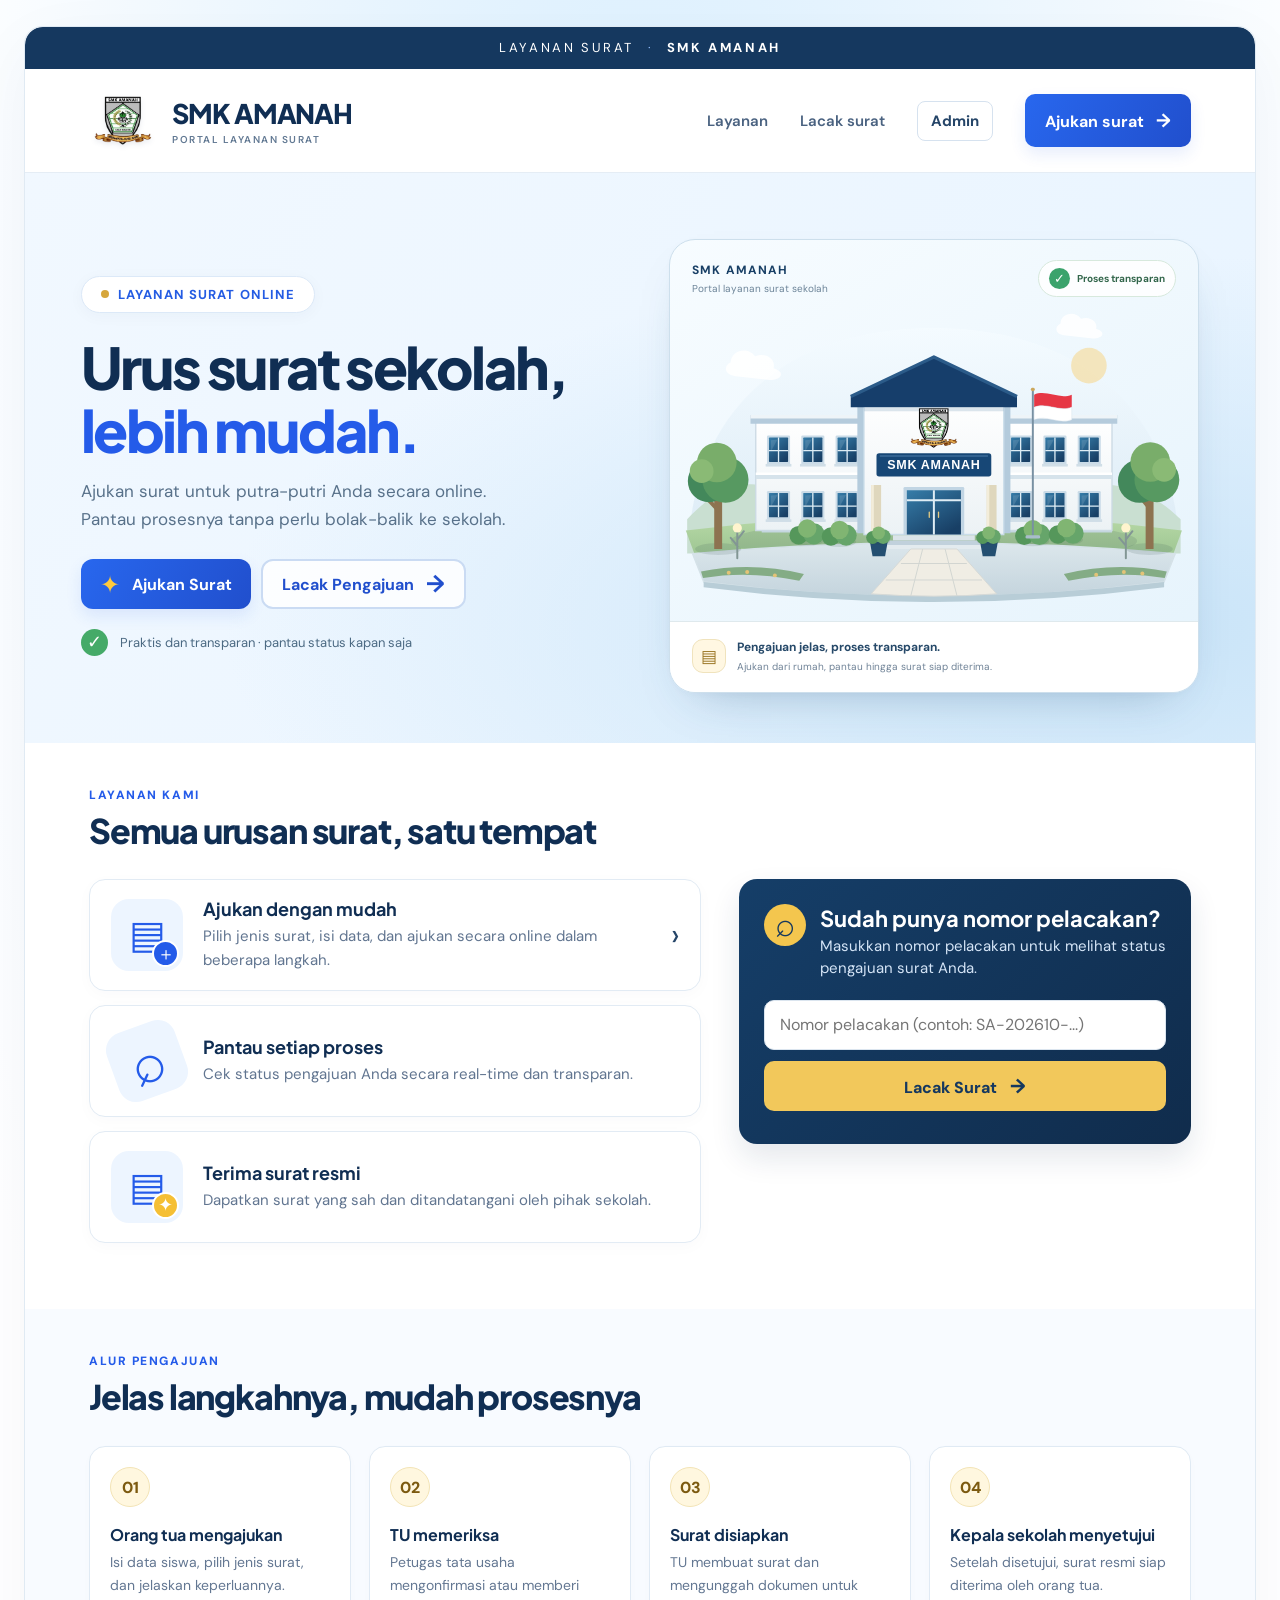
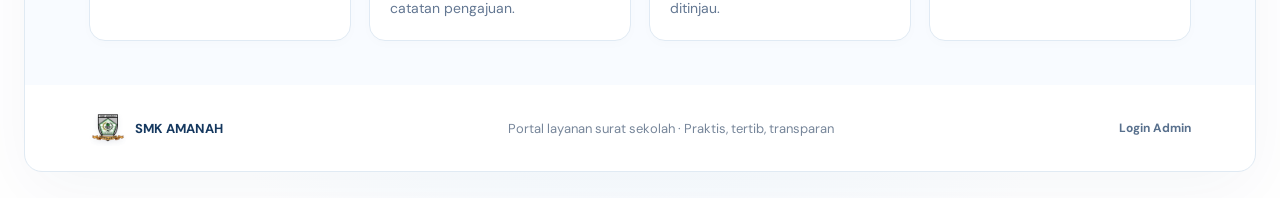
==== wasmer-edge/app/index.html @ 830638f3 "Initial school letter portal with role-based staff accounts" ====
<!doctype html>
<html lang="id">
<head>
  <meta charset="utf-8">
  <meta name="viewport" content="width=device-width, initial-scale=1">
  <meta name="theme-color" content="#eef7ff">
  <meta name="description" content="Ajukan dan lacak surat sekolah SMK Amanah secara online.">
  <title>Layanan Surat — SMK Amanah</title>
  <link rel="preconnect" href="https://fonts.googleapis.com">
  <link rel="preconnect" href="https://fonts.gstatic.com" crossorigin>
  <link href="https://fonts.googleapis.com/css2?family=DM+Sans:wght@400;500;600;700&family=Plus+Jakarta+Sans:wght@500;600;700;800&display=swap" rel="stylesheet">
  <link rel="stylesheet" href="styles.css">
  <link rel="stylesheet" href="desktop.css">
  <link rel="stylesheet" href="motion.css?v=20261020-hover1">
  <link rel="stylesheet" href="branding.css">
  <link rel="stylesheet" href="ui.css">
  <link rel="stylesheet" href="campus.css">
  <link rel="stylesheet" href="home-tracking.css?v=20261022-1">
  <script>try{if(sessionStorage.getItem('amanah_brand_intro_v2'))document.documentElement.classList.add('school-intro-skip');else sessionStorage.setItem('amanah_brand_intro_v2','1')}catch(e){}</script>
  <link rel="stylesheet" href="site-loader.css?v=20261019-2">
  <link rel="preload" as="image" href="assets/logo-smk-amanah.png">
  <script src="site-loader.js?v=20261019-2" defer></script>
</head>
<body>
  <div class="school-intro" aria-hidden="true">
    <div class="school-intro-inner">
      <span class="school-intro-kicker">Selamat datang di</span>
      <div class="school-intro-mark"><img src="assets/logo-smk-amanah.png" alt="" width="202" height="202" loading="eager" fetchpriority="high"></div>
      <p class="school-intro-title">SMK AMANAH</p>
      <p class="school-intro-subtitle">PORTAL LAYANAN SURAT</p>
      <div class="school-intro-track"></div>
      <p class="school-intro-caption">Pelayanan mudah, proses transparan.</p>
    </div>
  </div>
  <div class="site-wrap">
    <div class="ribbon">LAYANAN SURAT <span>·</span> <b>SMK AMANAH</b></div>
    <header class="site-header">
      <a class="brand" href="#beranda" aria-label="SMK Amanah, beranda"><span class="school-logo"><img src="assets/logo-smk-amanah.png" alt="Logo SMK Amanah" width="68" height="64"></span><span class="brand-copy"><b>SMK AMANAH</b><small>PORTAL LAYANAN SURAT</small></span></a>
      <button class="menu-toggle" id="menu-toggle" aria-label="Buka menu" aria-expanded="false"><span></span><span></span><span></span></button>
      <nav class="nav-links" id="nav-links"><a href="#layanan">Layanan</a><a href="#lacak">Lacak surat</a><a class="admin-nav-link" href="admin.html">Admin</a><button class="nav-cta" data-open="apply-dialog">Ajukan surat <span>→</span></button></nav>
    </header>

  <main>
      <section class="hero" id="beranda">
        <div class="hero-copy"><span class="pill"><i></i> LAYANAN SURAT ONLINE</span><h1>Urus surat sekolah,<br><em>lebih mudah.</em></h1><p>Ajukan surat untuk putra-putri Anda secara online. Pantau prosesnya tanpa perlu bolak-balik ke sekolah.</p><div class="hero-actions"><button class="button primary" data-open="apply-dialog"><span class="sparkle">✦</span> Ajukan Surat</button><a class="button secondary" href="#lacak">Lacak Pengajuan <span>→</span></a></div><div class="trust"><span>✓</span> Praktis dan transparan · pantau status kapan saja</div></div>
        <div class="hero-art" aria-label="Ilustrasi kampus SMK Amanah">
          <div class="campus-bar">
            <div class="campus-name"><strong>SMK AMANAH</strong><small>Portal layanan surat sekolah</small></div>
            <div class="status-float"><span aria-hidden="true">✓</span><b>Proses transparan</b></div>
          </div>
          <svg class="school" viewBox="0 0 800 490" role="img" aria-labelledby="campus-title campus-description">
            <title id="campus-title">SMK Amanah dengan halaman sekolah dan bendera merah putih</title>
            <desc id="campus-description">Gedung sekolah dengan pepohonan, taman, tangga, dan jalan masuk yang menyatu dengan halaman.</desc>
            <defs>
              <linearGradient id="campus-sky" x2="0" y2="1"><stop stop-color="#f4fbff"/><stop offset="1" stop-color="#dfedf7"/></linearGradient>
              <linearGradient id="campus-wall" x2="0" y2="1"><stop stop-color="#fff"/><stop offset="1" stop-color="#ecf2f5"/></linearGradient>
              <linearGradient id="campus-glass" x2="0.7" y2="1"><stop stop-color="#367da9"/><stop offset="1" stop-color="#183f65"/></linearGradient>
              <linearGradient id="campus-grass" x2="0" y2="1"><stop stop-color="#b8d9a7"/><stop offset="1" stop-color="#89b783"/></linearGradient>
              <linearGradient id="campus-court" x2="0" y2="1"><stop stop-color="#dce7ec"/><stop offset="1" stop-color="#c4d4dd"/></linearGradient>
              <g id="campus-window"><rect width="35" height="44" rx="2" fill="#cadbe7"/><rect x="3" y="3" width="29" height="37" rx="1" fill="url(#campus-glass)"/><path d="M17.5 3v37M3 23h29" stroke="#deedf5" stroke-width="2"/><path d="m6 7 10-1-10 18z" fill="#fff" opacity=".12"/><path d="M-2 45h39" stroke="#d0dee7" stroke-width="4"/></g>
              <g id="campus-shrub"><ellipse cy="8" rx="25" ry="8" fill="#264e34" opacity=".12"/><circle cx="-13" r="14" fill="#55975b"/><circle cx="10" cy="-2" r="16" fill="#66a56a"/><circle cy="-10" r="14" fill="#80b572"/></g>
            </defs>
            <path d="M32 334C58 148 199 47 400 47s342 103 368 287z" fill="url(#campus-sky)"/>
            <circle cx="635" cy="104" r="27" fill="#f6dda1" opacity=".7"/>
            <g fill="#fff" opacity=".85"><path d="M99 120c-16-2-19-15-7-21 0-18 26-25 37-9 17-7 32 5 28 18 19 6 12 18-6 18z"/><path d="M597 58c-13-2-15-13-5-18 0-15 22-20 31-7 14-5 26 5 23 15 16 5 10 15-5 15z"/></g>
            <path d="M26 337c76-80 120-52 191-28 121-43 222-44 338-3 86-35 158-30 219 31v52H26z" fill="#c9dfd1"/>
            <path d="M24 354Q400 307 776 354l-24 65Q400 460 48 419z" fill="url(#campus-grass)"/>
            <ellipse cx="400" cy="370" rx="308" ry="33" fill="#315350" opacity=".14"/>
            <path d="M34 389Q400 356 766 389l-17 43Q400 477 51 432z" fill="url(#campus-court)" stroke="#d5e2e8" stroke-width="2"/>
            <path d="M51 432Q400 474 749 432v8Q400 485 51 440z" fill="#b8cdd7"/>
            <path d="M139 189h531v168H139z" fill="#c3d5df"/>
            <path d="M130 184h540v170H130z" fill="url(#campus-wall)" stroke="#cbdae4" stroke-width="2"/>
            <path d="M122 179h556v13H122z" fill="#b5cbdc"/>
            <path d="M122 179h556v5H122z" fill="#eef4f8"/>
            <path d="M130 272h540" stroke="#d6e3eb" stroke-width="8"/>
            <path d="M130 268h540" stroke="#fff" stroke-width="4"/>
            <g><use href="#campus-window" x="147" y="210"/><use href="#campus-window" x="199" y="210"/><use href="#campus-window" x="251" y="210"/><use href="#campus-window" x="514" y="210"/><use href="#campus-window" x="566" y="210"/><use href="#campus-window" x="618" y="210"/>
            <use href="#campus-window" x="147" y="294"/><use href="#campus-window" x="199" y="294"/><use href="#campus-window" x="251" y="294"/><use href="#campus-window" x="514" y="294"/><use href="#campus-window" x="566" y="294"/><use href="#campus-window" x="618" y="294"/></g>
            <path d="M284 155h232v203H284z" fill="#b4cbdc"/>
            <path d="M294 151h212v209H294z" fill="url(#campus-wall)" stroke="#c9dce9" stroke-width="2"/>
            <path d="m274 151 126-60 126 60v16H274z" fill="#163e6b"/>
            <path d="m274 151 126-60 126 60" fill="none" stroke="#2b5b89" stroke-width="5" stroke-linejoin="round"/>
            <path d="M294 167h212v6H294z" fill="#9bb4c8" opacity=".35"/>
            <image class="building-logo" href="assets/logo-smk-amanah.png" x="352" y="151" width="96" height="96" preserveAspectRatio="xMidYMid meet"/>
            <rect x="313" y="237" width="174" height="35" rx="4" fill="#174776"/>
            <path d="M318 241h164" stroke="#3b6b98" stroke-width="2"/>
            <text x="400" y="261" text-anchor="middle" fill="#fff" font-family="Arial, sans-serif" font-size="19" font-weight="800" letter-spacing="1">SMK AMANAH</text>
            <path d="M305 285h15v75h-15zm175 0h15v75h-15z" fill="#dfd7bd"/>
            <path d="M305 285h4v75h-4zm175 0h4v75h-4z" fill="#f3edda"/>
            <rect x="354" y="288" width="92" height="73" rx="2" fill="#c1d5e4"/>
            <path d="M359 293h82v67h-82z" fill="url(#campus-glass)"/>
            <path d="M400 293v67M359 308h82" stroke="#dfedf5" stroke-width="3"/>
            <path d="M393 326v8m14-8v8" stroke="#e2c981" stroke-width="2" stroke-linecap="round"/>
            <path d="M338 361h124v8H338z" fill="#dbe4e9"/><path d="M330 369h140v7H330z" fill="#c1d1dc"/><path d="M323 376h154v6H323z" fill="#e3ebef"/>
            <path d="M365 382h70l60 68q-95 7-190 0z" fill="#f0ede4" stroke="#d6d9d6" stroke-width="1.5"/>
            <path d="m383 382-18 71m52-71 18 71m-85-49h100m-123 25h146" stroke="#d2d6d2" stroke-width="1.5"/>
            <g><use href="#campus-shrub" x="208" y="361"/><use href="#campus-shrub" x="257" y="363"/><use href="#campus-shrub" x="550" y="362"/><use href="#campus-shrub" x="601" y="360"/></g>
            <g><path d="M303 371h27l-4 22h-19z" fill="#244f71"/><use href="#campus-shrub" x="316" y="365" transform="translate(95 109) scale(.7)"/><path d="M470 371h27l-4 22h-19z" fill="#244f71"/><use href="#campus-shrub" x="483" y="365" transform="translate(145 109) scale(.7)"/></g>
            <g><ellipse cx="73" cy="382" rx="35" ry="9" fill="#315350" opacity=".14"/><path d="M67 288h12v94H67z" fill="#8d7350"/><path d="m73 323-19-20m19 8 17-21" stroke="#8d7350" stroke-width="6" stroke-linecap="round"/><circle cx="59" cy="279" r="32" fill="#43885b"/><circle cx="84" cy="277" r="35" fill="#579961"/><circle cx="71" cy="251" r="30" fill="#79ad6a"/><circle cx="48" cy="264" r="18" fill="#8aba75"/>
            <ellipse cx="727" cy="382" rx="35" ry="9" fill="#315350" opacity=".14"/><path d="M721 288h12v94h-12z" fill="#8d7350"/><path d="m727 320-16-19m16 10 18-20" stroke="#8d7350" stroke-width="6" stroke-linecap="round"/><circle cx="712" cy="279" r="33" fill="#43885b"/><circle cx="738" cy="277" r="34" fill="#579961"/><circle cx="728" cy="250" r="30" fill="#79ad6a"/><circle cx="749" cy="262" r="18" fill="#8aba75"/></g>
            <g class="indonesia-flag" aria-label="Bendera Indonesia merah putih"><path d="M550 142v220" stroke="#7890a2" stroke-width="3"/><circle cx="550" cy="140" r="3" fill="#cba75c"/><path class="flag-red" d="M552 148c19-8 38 8 57 0v19c-19 8-38-8-57 0z" fill="#e63745"/><path class="flag-white" d="M552 167c19-8 38 8 57 0v19c-19 8-38-8-57 0z" fill="#fff" stroke="#d5e1e9" stroke-width=".7"/><rect x="539" y="361" width="22" height="5" rx="2" fill="#a9bdca"/></g>
            <g fill="#779e81"><path d="M102 396v-43m0 24-10-12m10 3 10-13M691 396v-43m0 24-10-12m10 3 10-13" stroke="#829694" stroke-width="3" stroke-linecap="round"/><circle cx="102" cy="350" r="7" fill="#fff4ce"/><circle cx="691" cy="350" r="7" fill="#fff4ce"/></g>
            <path d="M47 416q79-15 156 4l-7 10q-77-16-146-4zm550 4q77-19 156-4l-3 10q-69-12-146 4z" fill="#84ac85"/>
            <g fill="#e4c377"><circle cx="89" cy="418" r="3"/><circle cx="117" cy="417" r="3"/><circle cx="159" cy="422" r="3"/><circle cx="646" cy="421" r="3"/><circle cx="688" cy="417" r="3"/><circle cx="716" cy="419" r="3"/></g>
          </svg>
          <div class="campus-caption"><span aria-hidden="true">▤</span><div><b>Pengajuan jelas, proses transparan.</b><p>Ajukan dari rumah, pantau hingga surat siap diterima.</p></div></div>
        </div>
      </section>

      <section class="services section-pad" id="layanan"><span class="eyebrow">LAYANAN KAMI</span><h2>Semua urusan surat, satu tempat</h2><div class="service-list"><button class="service-card" data-open="apply-dialog"><span class="service-icon">▤<i>＋</i></span><span class="service-text"><b>Ajukan dengan mudah</b><small>Pilih jenis surat, isi data, dan ajukan secara online dalam beberapa langkah.</small></span><span class="chevron">›</span></button><article class="service-card service-info"><span class="service-icon search-icon">⌕</span><span class="service-text"><b>Pantau setiap proses</b><small>Cek status pengajuan Anda secara real-time dan transparan.</small></span></article><article class="service-card service-info"><span class="service-icon seal-icon">▤<i>✦</i></span><span class="service-text"><b>Terima surat resmi</b><small>Dapatkan surat yang sah dan ditandatangani oleh pihak sekolah.</small></span></article></div>
        <form class="track-card" id="lacak-form"><div class="track-heading"><span class="track-icon">⌕</span><div><h3 id="lacak">Sudah punya nomor pelacakan?</h3><p>Masukkan nomor pelacakan untuk melihat status pengajuan surat Anda.</p></div></div><div class="track-row"><label class="sr-only" for="tracking-number">Nomor pelacakan</label><input id="tracking-number" placeholder="Nomor pelacakan (contoh: SA-202610-...)" autocomplete="off" required><button type="submit">Lacak Surat <span>→</span></button></div><p class="track-result" id="track-result" aria-live="polite"></p></form>
        <div class="home-tracking">
<div class="results hidden" id="results">
        <div class="main-column">
          <article class="request-card"><header class="request-title"><span class="document-icon">▤</span><div><h2 id="request-type">Pengajuan Surat</h2><p>Nomor pelacakan: <b id="request-code"></b></p></div><span class="status-pill" id="status-pill"></span></header><div class="request-meta"><div><small>Nama siswa</small><b id="student-name">—</b></div><div><small>Kelas</small><b id="student-class">—</b></div><div><small>Tanggal pengajuan</small><b id="submitted-date">—</b></div><div><small>Keperluan</small><b id="purpose-text">—</b></div></div></article>
          <article class="history-card"><h2>Riwayat Proses</h2><ol class="timeline" id="timeline"></ol></article>
        </div>
        <aside class="side-column"><article class="status-card" id="status-card"><span class="big-check" id="status-symbol">✓</span><h2 id="status-title">Pengajuan sedang diproses</h2><p id="status-description">Tata Usaha akan memeriksa data pengajuan Anda.</p><div class="letter-placeholder" id="letter-placeholder"><span>▤</span><div><b>Surat resmi</b><small>Belum tersedia untuk diunduh</small></div></div><button class="download-button" id="download-button" type="button" disabled>↓ &nbsp; Unduh Surat</button><button class="view-button" id="view-button" type="button" disabled>◉ &nbsp; Lihat Surat</button></article>
          <article class="info-card"><span>▤</span><div><h3 id="note-title">Catatan Tata Usaha</h3><p id="tu-note">Belum ada catatan dari Tata Usaha.</p></div></article>
          <article class="info-card help-card"><span>ⓘ</span><div><h3>Butuh bantuan?</h3><p>Hubungi Tata Usaha sekolah.</p></div><a href="mailto:tu@smkamanah.sch.id?subject=Bantuan%20Pelacakan%20Surat">Hubungi TU</a></article>
          <p class="updated-at" id="updated-at"></p>
        </aside>
      </div>
          <div id="empty-state" class="hidden"></div>
        </div>
      </section>

      <section class="steps section-pad" id="alur"><span class="eyebrow">ALUR PENGAJUAN</span><h2>Jelas langkahnya, mudah prosesnya</h2><div class="step-grid"><article><span>01</span><b>Orang tua mengajukan</b><p>Isi data siswa, pilih jenis surat, dan jelaskan keperluannya.</p></article><article><span>02</span><b>TU memeriksa</b><p>Petugas tata usaha mengonfirmasi atau memberi catatan pengajuan.</p></article><article><span>03</span><b>Surat disiapkan</b><p>TU membuat surat dan mengunggah dokumen untuk ditinjau.</p></article><article><span>04</span><b>Kepala sekolah menyetujui</b><p>Setelah disetujui, surat resmi siap diterima oleh orang tua.</p></article></div></section>
      <footer><div class="footer-brand"><span class="school-logo school-logo--footer"><img src="assets/logo-smk-amanah.png" alt="Logo SMK Amanah" width="68" height="64"></span><b>SMK AMANAH</b></div><span>Portal layanan surat sekolah · Praktis, tertib, transparan</span><a class="admin-link" href="admin.html">Login Admin</a></footer>
    </main>
  </div>

  <script src="app.js?v=20261022-home-track1"></script>
  <script src="pelacakan.js?v=20261022-home-track1"></script>
  <script src="motion.js"></script>
</body>
</html>
---- wasmer-edge/app/styles.css ----
:root{font-family:'DM Sans',sans-serif;color:#102e53;background:#eff7ff;font-synthesis:none;text-rendering:optimizeLegibility;--navy:#102e53;--blue:#245be9;--pale:#e4f3ff;--gold:#f7c64e}*{box-sizing:border-box}html{scroll-behavior:smooth}body{margin:0;background:radial-gradient(ellipse at 50% 20%,#d9efff 0,#eff8ff 48%,#fff 82%);color:var(--navy)}button,input,select,textarea{font:inherit}.site-wrap{width:min(100%,900px);margin:auto;background:white;box-shadow:0 0 55px #b4d8f052;min-height:100vh;overflow:hidden}.ribbon{height:42px;background:#15385f;color:#fff;text-align:center;letter-spacing:.2em;font-size:13px;padding:12px}.ribbon span{color:#8fbafa;margin:0 8px}.ribbon b{font-weight:700}.site-header{height:96px;background:#fff;display:flex;align-items:center;justify-content:space-between;padding:0 42px;position:relative;z-index:3}.brand{display:flex;align-items:center;gap:15px;text-decoration:none;color:var(--navy)}.crest{width:59px;height:68px;display:block}.crest svg{width:100%;height:100%;fill:#124b96;stroke:#f0be2e;stroke-width:1.3}.crest-inner{fill:#185ab1;stroke:#fff}.book-line{fill:#fff;stroke:#d7e9ff;stroke-width:1.7}.crest .star{fill:#ffc83d;stroke:none}.brand-copy{display:grid;gap:3px}.brand-copy b{font:800 27px 'Plus Jakarta Sans',sans-serif;letter-spacing:-.04em}.brand-copy small{font-size:12px;letter-spacing:.19em;color:#627993;font-weight:600}.menu-toggle{display:none;border:0;background:none;width:42px;padding:8px;cursor:pointer}.menu-toggle span{height:3px;background:#14385f;border-radius:3px;display:block;margin:6px 0}.nav-links{display:flex;align-items:center;gap:25px}.nav-links>a{color:#4a6280;text-decoration:none;font-size:14px;font-weight:600}.nav-cta{border:0;border-radius:10px;background:#245be9;color:white;font-weight:700;padding:12px 16px;cursor:pointer}.nav-cta span{font-size:19px;margin-left:8px}.hero{background:linear-gradient(140deg,#e8f6ff 0%,#d9efff 65%,#c9e7ff 100%);padding:34px 42px 0;position:relative;min-height:690px;overflow:hidden}.hero-copy{position:relative;z-index:2;max-width:580px}.pill{display:inline-flex;gap:9px;align-items:center;background:#285dec;color:#fff;border-radius:30px;padding:9px 19px;font-size:13px;letter-spacing:.08em;font-weight:700}.pill i{width:8px;height:8px;background:#ffcf43;border-radius:50%}.hero h1{font:800 clamp(42px,7vw,60px)/1.02 'Plus Jakarta Sans',sans-serif;letter-spacing:-.055em;margin:19px 0 13px;color:#102e53}.hero h1 em{font-style:normal;color:#245be9}.hero-copy>p{font-size:19px;line-height:1.5;color:#385777;max-width:465px;margin:0 0 20px}.hero-actions{display:grid;gap:10px;max-width:560px}.button{border:0;text-decoration:none;display:flex;justify-content:center;align-items:center;gap:12px;height:57px;border-radius:14px;font-weight:700;font-size:19px;cursor:pointer}.button.primary{color:white;background:linear-gradient(100deg,#2857e8,#245be9);box-shadow:0 8px 18px #245be92b}.button.secondary{color:#245be9;background:#fff;border:2px solid #2a63f5}.button.secondary span{font-size:24px;line-height:0}.sparkle{color:#ffca3d;font-size:24px}.trust{display:flex;align-items:center;gap:12px;margin-top:17px;color:#385777;font-size:15px}.trust span{height:27px;width:27px;border-radius:50%;display:grid;place-items:center;background:#45aa68;color:white;font-weight:800;font-size:18px}.hero-art{height:320px;position:absolute;bottom:0;left:0;right:0;overflow:hidden}.sun-orb{position:absolute;width:610px;height:310px;left:50%;transform:translateX(-50%);bottom:-95px;border-radius:50% 50% 0 0;background:linear-gradient(#9bd2fb,#ccecff)}.cloud{position:absolute;background:#f6fcff;border-radius:50%;height:24px;width:84px;opacity:.9;z-index:1}.cloud:before,.cloud:after{content:'';position:absolute;background:inherit;border-radius:50%;bottom:7px}.cloud:before{width:34px;height:36px;left:15px}.cloud:after{width:42px;height:28px;left:39px}.cloud-a{left:7%;top:48%}.cloud-b{right:12%;top:36%;transform:scale(.8)}.school{position:absolute;width:min(90%,680px);height:auto;bottom:2px;left:50%;transform:translateX(-50%);z-index:2}.art-ground{position:absolute;bottom:0;height:16px;background:#dce8f1;width:100%;z-index:3}.status-float{position:absolute;z-index:4;right:8%;top:24%;display:flex;gap:9px;align-items:center;background:#fff;padding:12px 15px;border-radius:15px;box-shadow:0 6px 22px #21476b20;transform:rotate(-4deg);font-size:13px}.status-float span{background:#45ad68;color:#fff;border-radius:50%;width:27px;height:27px;display:grid;place-items:center;font-size:17px}.section-pad{padding:35px 35px 28px}.eyebrow{display:block;font-size:13px;color:#245be9;font-weight:800;letter-spacing:.14em}.section-pad h2{font:800 clamp(25px,4vw,36px)/1.15 'Plus Jakarta Sans',sans-serif;letter-spacing:-.04em;margin:7px 0 17px}.service-list{display:grid;gap:12px}.service-card{width:100%;min-height:105px;display:flex;align-items:center;gap:18px;text-align:left;text-decoration:none;color:inherit;background:#fff;border:1px solid #e0eaf5;border-radius:16px;padding:13px 19px;box-shadow:0 5px 14px #12385b0c;cursor:pointer}.service-icon{width:70px;height:70px;flex:none;border-radius:50%;background:#e8f3ff;color:#245be9;display:grid;place-items:center;font-size:39px;position:relative;font-family:Arial}.service-icon i{position:absolute;bottom:4px;right:4px;border-radius:50%;background:#245be9;color:white;font-size:18px;font-style:normal;width:27px;height:27px;display:grid;place-items:center;border:2px solid white}.service-text{display:grid;gap:4px;flex:1}.service-text b{font:700 18px 'Plus Jakarta Sans',sans-serif}.service-text small{font-size:15px;color:#617590;line-height:1.4}.chevron{font-size:32px;color:#254568}.search-icon{font-size:58px;font-family:Arial;transform:rotate(-20deg)}.seal-icon i{background:#f5bf34;color:#fff}.track-card{margin:16px -10px 4px;padding:20px;background:linear-gradient(120deg,#15385f,#0d2b50);border-radius:17px;color:white;box-shadow:0 10px 24px #102e5320}.track-heading{display:flex;align-items:flex-start;gap:14px}.track-icon{flex:none;width:42px;height:42px;border-radius:50%;display:grid;place-items:center;background:#f4c64e;color:#17395e;font-size:34px;line-height:1}.track-heading h3{font:700 21px 'Plus Jakarta Sans',sans-serif;margin:0 0 3px}.track-heading p{margin:0;color:#d5e5f7;font-size:14px}.track-row{display:grid;grid-template-columns:1fr 190px;gap:9px;margin-top:14px}.track-row input{height:44px;padding:0 15px;border:1px solid #dce7f3;border-radius:11px;background:#fff;color:var(--navy);min-width:0}.track-row button{height:44px;border:0;border-radius:11px;background:#f6c548;color:#15385f;font-weight:800;cursor:pointer}.track-row button span{font-size:20px;margin-left:9px}.track-result{margin:8px 0 0;font-size:14px;min-height:0}.steps{padding-top:38px;background:#f8fbff}.step-grid{display:grid;grid-template-columns:repeat(4,1fr);gap:12px}.step-grid article{padding:16px 14px;border:1px solid #e1ebf5;background:#fff;border-radius:14px}.step-grid article>span{width:34px;height:34px;border-radius:50%;display:grid;place-items:center;background:#e7f1ff;color:#245be9;font-weight:800;margin-bottom:12px}.step-grid b{font:700 15px 'Plus Jakarta Sans',sans-serif;display:block}.step-grid p{margin:6px 0 0;color:#637792;font-size:13px;line-height:1.5}footer{padding:23px 35px;display:flex;align-items:center;justify-content:space-between;color:#77869a;font-size:13px}.footer-brand{display:flex;align-items:center;gap:8px;color:#15385f}.small-crest{width:27px;height:27px;display:grid;place-items:center;background:#194f96;color:#ffcb40;border-radius:7px}.modal{border:0;border-radius:20px;width:min(92vw,620px);padding:28px;box-shadow:0 20px 80px #102e5340;color:var(--navy)}.modal::backdrop{background:#102e5380;backdrop-filter:blur(3px)}.modal-head{display:flex;justify-content:space-between;gap:16px;margin-bottom:21px}.modal-head h2,.success-modal h2{font:800 27px 'Plus Jakarta Sans',sans-serif;margin:6px 0}.modal-head p,.success-modal>p{margin:0;color:#657891;font-size:14px;line-height:1.5}.modal-close{border:0;background:#eef4fb;color:#34516f;border-radius:50%;height:36px;width:36px;font-size:25px;cursor:pointer;flex:none}.form-grid{display:grid;grid-template-columns:1fr 1fr;gap:14px}.form-grid label{font-size:13px;font-weight:700;display:grid;gap:6px}.form-grid label.full{grid-column:1/-1}.form-grid input,.form-grid select,.form-grid textarea{width:100%;padding:11px 12px;border:1px solid #d9e4ef;border-radius:9px;outline-color:#4773ef;font-weight:400;color:#173859}.form-grid textarea{resize:vertical}.form-note{color:#77869a;font-size:12px;margin:15px 0}.submit-application{width:100%;height:50px;font-size:16px}.success-modal{text-align:center;max-width:440px;padding:35px;position:relative}.success-modal .modal-close{position:absolute;right:17px;top:17px}.success-mark{width:58px;height:58px;margin:0 auto 15px;border-radius:50%;background:#e5f8ec;color:#35a05e;display:grid;place-items:center;font-size:32px}.success-modal>p{margin:8px 0 15px}.tracking-code{display:block;background:#eef5ff;border:1px dashed #7197ed;padding:14px;border-radius:10px;font-size:21px;letter-spacing:.1em;margin-bottom:14px}.success-modal .button{width:100%;height:48px;font-size:15px;margin-top:9px}.sr-only{position:absolute;width:1px;height:1px;padding:0;margin:-1px;overflow:hidden;clip:rect(0,0,0,0);white-space:nowrap;border:0}.hidden{display:none!important}:focus-visible{outline:3px solid #f2bd3b;outline-offset:3px}@media(max-width:700px){.site-wrap{box-shadow:none}.ribbon{height:38px;padding:11px;font-size:11px}.site-header{height:82px;padding:0 20px}.crest{width:48px;height:56px}.brand{gap:10px}.brand-copy b{font-size:21px}.brand-copy small{font-size:9px;letter-spacing:.15em}.menu-toggle{display:block}.nav-links{display:none;position:absolute;top:80px;left:0;right:0;background:white;padding:16px 22px 20px;box-shadow:0 12px 20px #122f4b18;align-items:stretch;gap:0}.nav-links.open{display:grid}.nav-links>a{padding:12px 0;border-bottom:1px solid #edf1f5}.nav-cta{margin-top:12px}.hero{padding:28px 22px 0;min-height:672px}.hero h1{font-size:clamp(40px,10vw,54px)}.hero-copy>p{font-size:17px}.button{height:53px;font-size:17px}.hero-art{height:278px}.status-float{right:5%;top:20%;padding:8px 10px;font-size:11px}.status-float span{height:23px;width:23px}.sun-orb{width:480px;height:250px}.section-pad{padding:30px 20px 24px}.section-pad h2{font-size:27px}.service-card{min-height:96px;padding:12px;gap:12px}.service-icon{width:57px;height:57px;font-size:32px}.service-icon i{width:23px;height:23px;font-size:15px}.service-text b{font-size:16px}.service-text small{font-size:13px}.track-card{margin:15px 0 3px;padding:17px 14px}.track-heading h3{font-size:18px}.track-heading p{font-size:13px;line-height:1.4}.track-row{grid-template-columns:1fr;gap:8px}.track-row button{height:43px}.step-grid{grid-template-columns:1fr 1fr}.step-grid article{padding:13px 11px}.step-grid b{font-size:14px}footer{padding:20px;gap:12px;align-items:flex-start;flex-direction:column;font-size:12px}}@media(max-width:390px){.hero{min-height:650px}.hero h1{font-size:38px}.trust{font-size:13px}.step-grid{grid-template-columns:1fr}.form-grid{grid-template-columns:1fr}.form-grid label.full{grid-column:auto}.modal{padding:22px}.brand-copy b{font-size:19px}}

.admin-nav-link{padding:9px 13px;border:1px solid #d6e2ef;border-radius:9px;color:#254568!important;font-weight:700!important}.admin-nav-link:hover{border-color:#8eace0;background:#f5f9ff}.nav-links.open .admin-nav-link{margin:9px 0;padding:11px 12px;text-align:center}
---- wasmer-edge/app/desktop.css ----
/* Wider layout for laptop and desktop screens; mobile rules remain in styles.css. */
@media (min-width: 1000px) {
  body { padding: 26px 24px; }
  .site-wrap { width: min(100%, 1280px); border-radius: 18px; }
  .ribbon { border-radius: 18px 18px 0 0; }
  .site-header { height: 104px; padding: 0 64px; }
  .nav-links { gap: 32px; }
  .nav-links > a { font-size: 15px; }
  .nav-cta { padding: 14px 20px; }

  .hero { min-height: 610px; padding: 74px 64px 0; }
  .hero-copy { max-width: 540px; }
  .hero h1 { font-size: clamp(58px, 5.4vw, 74px); margin-top: 25px; }
  .hero-copy > p { font-size: 20px; max-width: 455px; margin: 19px 0 24px; }
  .hero-actions { display: flex; gap: 13px; max-width: none; }
  .hero-actions .button { min-width: 220px; padding: 0 24px; }
  .trust { margin-top: 22px; font-size: 16px; }
  .hero-art { left: auto; width: 58%; height: 100%; }
  .sun-orb { width: 770px; height: 400px; bottom: -132px; }
  .school { width: min(100%, 820px); bottom: 6px; }
  .cloud-a { left: 2%; top: 37%; }
  .cloud-b { right: 6%; top: 29%; }
  .status-float { right: 10%; top: 23%; padding: 14px 18px; font-size: 15px; }
  .status-float span { width: 32px; height: 32px; }

  .section-pad { padding: 58px 64px 52px; }
  .section-pad h2 { font-size: 39px; margin-bottom: 25px; }
  .eyebrow { font-size: 14px; }
  .services { display: grid; grid-template-columns: minmax(0, 1.15fr) minmax(370px, .85fr); column-gap: 38px; align-items: start; }
  .services > .eyebrow, .services > h2 { grid-column: 1 / -1; }
  .services > h2 { margin-bottom: 26px; }
  .service-list { grid-column: 1; gap: 14px; }
  .service-card { min-height: 112px; padding: 17px 21px; gap: 20px; }
  .service-icon { width: 72px; height: 72px; }
  .service-text b { font-size: 18px; }
  .service-text small { font-size: 15px; }
  .track-card { grid-column: 2; grid-row: 3; margin: 0; padding: 25px; position: sticky; top: 24px; }
  .track-heading h3 { font-size: 22px; }
  .track-heading p { font-size: 15px; line-height: 1.5; }
  .track-row { grid-template-columns: 1fr; gap: 11px; margin-top: 20px; }
  .track-row input, .track-row button { height: 50px; }

  .steps { padding-top: 55px; padding-bottom: 58px; }
  .steps > h2 { margin-bottom: 28px; }
  .step-grid { grid-template-columns: repeat(4, 1fr); gap: 18px; }
  .step-grid article { min-height: 176px; padding: 20px; }
  .step-grid article > span { width: 40px; height: 40px; margin-bottom: 17px; }
  .step-grid b { font-size: 16px; }
  .step-grid p { font-size: 14px; }
  footer { padding: 25px 64px; }
}

@media (min-width: 1000px) and (max-width: 1150px) {
  .site-header { padding: 0 42px; }
  .hero { padding-left: 48px; }
  .hero-copy { max-width: 485px; }
  .hero-art { width: 54%; }
  .section-pad { padding-left: 48px; padding-right: 48px; }
  .nav-links { gap: 19px; }
}
.admin-link{color:#58708d;text-decoration:none;font-size:12px;font-weight:700}.admin-link:hover{color:#245be9}
---- wasmer-edge/app/motion.css ----
/* Shared, low-distraction motion for the letter service. */
:root{scroll-behavior:smooth;scroll-padding-top:22px}
body{animation:page-appear .38s ease-out both}
a,button,[role=button],input,select,textarea,.service-card,.form-card,.request-card,.history-card,.status-card,.info-card,.login-card,.role-card,.list-panel,.detail-panel,.stat-card,.step-grid article,.file-link{transition:color .18s ease,background-color .18s ease,border-color .18s ease,box-shadow .2s ease,transform .2s ease,opacity .2s ease}
button:not(:disabled),[role=button],a.button,.nav-links a,.side-nav a{touch-action:manipulation}
button:not(:disabled):hover,.button:hover,.nav-cta:hover,.track-row button:hover,.login-button:hover,.refresh-button:hover,.approve-button:hover,.send-principal-button:hover{box-shadow:0 3px 12px #12385b1a}
button:not(:disabled):active,.button:active,.role-card:active{box-shadow:inset 0 0 0 1px #102e5326}
a:focus-visible,button:focus-visible,input:focus-visible,select:focus-visible,textarea:focus-visible{outline:3px solid #f2bd3b;outline-offset:3px}
.service-card:not(.service-info):hover,.role-card:hover,.info-card:hover,.step-grid article:hover{border-color:#b4ccee;box-shadow:0 6px 18px #12385b12}
.form-card:focus-within,.login-card:focus-within{box-shadow:0 8px 28px #173a5c10}
.side-nav a,.side-submenu a{transition:background-color .18s ease,transform .18s ease,color .18s ease}
.side-nav a:hover,.side-submenu a:hover{background-color:#ffffff12}
.stepper li span,.status-badge,.status-pill,.big-check,.success-mark,.feedback,.track-result,.action-message{animation:soft-pop .28s ease-out both}
.timeline li,.table-scroll tbody tr{animation:content-in .3s ease-out both}
.step-panel:not([hidden]){animation:panel-in .28s ease-out both}
.nav-links.open{animation:nav-drop .2s ease-out both}
.motion-appearing{animation:content-in .32s ease-out both}
.results:not(.hidden),.empty-state:not(.hidden),.detail-body:not(.hidden),.detail-empty:not(.hidden),.role-options:not(.hidden),#empty-list:not(.hidden){animation:panel-in .28s ease-out both}
.feedback:not(:empty),.track-result:not(:empty),.action-message:not(:empty){animation:content-in .24s ease-out both}
.side-submenu{animation:submenu-in .2s ease-out both;transform-origin:top}
dialog[open]{animation:dialog-in .24s cubic-bezier(.2,.8,.2,1) both}
dialog[open]::backdrop{animation:backdrop-in .2s ease-out both}
.motion-ready .motion-item{opacity:0;transform:translateY(12px);transition:opacity .55s ease,transform .55s cubic-bezier(.2,.75,.25,1)}
.motion-ready .motion-item.motion-visible{opacity:1;transform:none}
.request-card,.status-card,.detail-body{overflow-wrap:anywhere}
@keyframes page-appear{from{opacity:.55}to{opacity:1}}
@keyframes soft-pop{from{opacity:.55;transform:scale(.985)}to{opacity:1;transform:none}}
@keyframes submenu-in{from{opacity:.65;transform:scaleY(.96) translateY(-3px)}to{opacity:1;transform:none}}
@keyframes dialog-in{from{opacity:0;transform:translateY(10px) scale(.99)}to{opacity:1;transform:none}}
@keyframes backdrop-in{from{opacity:0}to{opacity:1}}
@keyframes content-in{from{opacity:0;transform:translateY(7px)}to{opacity:1;transform:none}}
@keyframes panel-in{from{opacity:.5;transform:translateX(5px)}to{opacity:1;transform:none}}
@keyframes nav-drop{from{opacity:0;transform:translateY(-5px)}to{opacity:1;transform:none}}
@media(prefers-reduced-motion:reduce){:root{scroll-behavior:auto}*,*::before,*::after{animation-duration:.01ms!important;animation-iteration-count:1!important;scroll-behavior:auto!important;transition-duration:.01ms!important}.motion-ready .motion-item{opacity:1;transform:none}}
---- wasmer-edge/app/branding.css ----
/* Original school logo, shared across the public portal and staff pages. */
.school-logo {
  display: inline-flex;
  align-items: center;
  justify-content: center;
  width: 68px;
  height: 64px;
  flex: none;
  overflow: hidden;
  border: 0;
  border-radius: 0;
  background: transparent;
}
.school-logo img {
  display: block;
  width: 100%;
  height: 100%;
  object-fit: contain;
  transform: scale(1.2);
  filter: drop-shadow(0 2px 2px #102e5318);
}
.school-logo--footer { width: 38px; height: 36px; border-radius: 7px; }
.school-logo--login { width: 64px; height: 60px; }
.side-brand { padding-right: 6px; padding-left: 6px; gap: 10px; }
.side-brand .school-logo { width: 50px; height: 50px; border-radius: 9px; }
.side-brand strong { font-size: 16px; }
@media (max-width: 1050px) {
  .side-brand { gap: 8px; }
  .side-brand .school-logo { width: 42px; height: 44px; }
  .side-brand strong { font-size: 14px; }
}
@media (max-width: 700px) {
  .brand .school-logo { width: 54px; height: 52px; border-radius: 9px; }
  .brand .school-logo--login { width: 60px; height: 56px; }
}
---- wasmer-edge/app/ui.css ----
/* Shared finishing touches for the school portal and staff workspace. */
:root { --ui-blue: #245ce3; --ui-ink: #123456; --ui-line: #e3ebf3; }
html { scroll-padding-top: 24px; }
body { -webkit-font-smoothing: antialiased; }
button, a, input, select, textarea { -webkit-tap-highlight-color: transparent; }
:is(button, a, input, select, textarea):focus-visible {
  outline: 3px solid #d8a52f;
  outline-offset: 4px;
}
button:disabled { cursor: wait; opacity: .65; }
.site-wrap { border: 1px solid #e0eaf3; box-shadow: 0 20px 70px #15385f0b; }
.site-header { background: #fff; border-bottom: 1px solid #e5edf5; }
.brand-copy small { font-size: 10px; letter-spacing: .15em; }
.nav-links > a { border-radius: 8px; }
.nav-links > a:hover, .admin-link:hover { color: #245ce3; }
.hero {
  background: radial-gradient(ellipse at 90% 80%, #c9e4f8 0, transparent 58%),
    linear-gradient(125deg, #f1f8ff, #e8f4ff);
}
.pill { background: #fff; color: #245ce3; box-shadow: 0 3px 16px #173a5c09; border: 1px solid #dce9f8; }
.pill i { background: #d6a63b; }
.hero h1 { letter-spacing: -.045em; line-height: 1.1; }
.hero-copy > p { color: #58718a; line-height: 1.65; }
.hero-actions .button { border-radius: 12px; font-size: 16px; }
.button.primary, .nav-cta, .login-button, .btn-primary {
  background: linear-gradient(120deg, #2867ee, #214fcd);
  box-shadow: 0 7px 16px #245ce31c;
}
.button.secondary { background: #ffffffd9; border-color: #cadbf3; color: #214fcd; }
.trust { color: #4c6a83; line-height: 1.5; }
.status-float { border: 1px solid #e4edf5; box-shadow: 0 14px 35px #143e6814; border-radius: 14px; }
.services > .eyebrow, .steps > .eyebrow { letter-spacing: .13em; font-size: 12px; }
.section-pad h2 { line-height: 1.25; letter-spacing: -.035em; }
.service-card { border-radius: 16px; border-color: #e2ebf4; box-shadow: 0 4px 16px #143e6806; }
.service-card.service-info { cursor: default; }
.service-text small { line-height: 1.6; }
.service-icon { border-radius: 18px; background: #edf5ff; }
.track-card { background: linear-gradient(135deg, #153e68, #102c4c); border-radius: 18px; box-shadow: 0 14px 30px #102e531c; }
.track-row input { border-color: #dbe5ef; border-radius: 10px; }
.track-row button { background: #f2c85b; border-radius: 10px; }
.step-grid article { border-radius: 16px; border-color: #e0eaf4; box-shadow: 0 3px 12px #15385f04; }
.step-grid article > span { background: #fff7df; color: #7c5a10; border: 1px solid #f3e4b6; }
.step-grid p { line-height: 1.65; }
.sidebar { background: linear-gradient(165deg, #153b61, #102c4c 70%); }
.side-brand { align-items: center; }
.side-brand > span:last-child { margin-top: 0; }
.side-brand small { font-size: 10px; letter-spacing: .1em; }
.side-nav a, .side-group summary { border-radius: 10px; }
.side-nav a:hover { background-color: #ffffff0c; }
.side-nav a.active { background: linear-gradient(110deg, #2867e9, #2058d3); box-shadow: 0 5px 14px #071c3826; }
.topbar { background: #ffffffd9; border-bottom-color: #e3ebf3; }
.breadcrumbs { font-size: 12px; }
.page-heading h1 { letter-spacing: -.04em; line-height: 1.25; }
.page-heading p { line-height: 1.6; }
.form-card, .request-card, .history-card, .status-card, .info-card,
.search-card, .list-panel, .detail-panel, .stat-card {
  border-radius: 15px;
  border-color: #e1eaf3;
  box-shadow: 0 4px 18px #193e6006;
}
.card-heading { margin-bottom: 18px; }
.card-heading h2 { letter-spacing: -.02em; }
.card-heading p { line-height: 1.6; }
.form-card input:not([type=checkbox]):not([type=file]),
.form-card select, .form-card textarea, .login-form input {
  min-height: 44px;
  border-radius: 9px;
  border-color: #d5e1ed;
  background: #fcfdff;
}
.form-card input:focus, .form-card select:focus, .form-card textarea:focus,
.login-form input:focus, .search-card input:focus, .track-row input:focus {
  border-color: #477de0;
  box-shadow: 0 0 0 3px #245ce310;
  background: #fff;
}
.form-card input::placeholder, .form-card textarea::placeholder { color: #788da3; }
.btn, .login-button, .refresh-button { min-height: 44px; border-radius: 10px; }
.action-bar { box-shadow: 0 -6px 22px #18385c06; }
.upload-zone { border-radius: 12px; background: #f8fbff; }
.login-card { border-radius: 24px; border-color: #e0e8f0; box-shadow: 0 20px 70px #15385f0c; }
.login-card .brand { padding-bottom: 24px; margin-bottom: 24px; border-bottom: 1px solid #edf1f6; }
.login-card .intro { line-height: 1.6; }
.role-card { border-radius: 13px; }
.status-badge, .status-pill { line-height: 1.5; }
.hero-art .school {
  width: 100%;
  max-width: 720px;
  bottom: 18px;
}
@media (min-width: 1000px) {
  .hero { display: grid; grid-template-columns: 1.05fr 1fr; gap: 20px; align-items: center; padding: 54px 56px 38px; min-height: 570px; }
  .hero-copy { max-width: none; min-width: 0; }
  .hero h1 { font-size: clamp(44px, 4.5vw, 62px); margin: 22px 0 16px; }
  .hero-copy > p { font-size: 17px; margin: 0 0 26px; max-width: 440px; }
  .hero-art { position: relative; inset: auto; width: 100%; height: 400px; border-radius: 24px; }
  .hero-art .school { width: 100%; max-width: 720px; bottom: 18px; }
  .sun-orb { width: 560px; height: 280px; bottom: -55px; }
  .hero-actions { flex-wrap: wrap; gap: 10px; }
  .hero-actions .button { min-width: 0; padding: 0 19px; height: 50px; }
  .trust { font-size: 13px; margin-top: 20px; }
  .status-float { top: 9%; right: 8%; font-size: 13px; padding: 12px 15px; }
  .section-pad { padding-top: 44px; padding-bottom: 44px; }
  .section-pad h2 { font-size: 34px; }
}
@media (max-width: 999px) {
  .hero { min-height: 0; padding-bottom: 330px; }
  .hero-art { height: 310px; }
}
@media (max-width: 700px) {
  .site-wrap { border: 0; }
  .hero { padding: 30px 22px 285px; }
  .hero-art { height: 270px; }
  .hero-copy > p { font-size: 16px; }
  .hero h1 { font-size: clamp(36px, 9.5vw, 48px); }
  .hero-actions .button { height: 52px; }
  .trust { font-size: 12px; align-items: center; }
  .service-card { padding: 15px 12px; }
  .section-pad h2 { font-size: 27px; }
  .service-text small { font-size: 13px; }
  .login-card { border-radius: 18px; }
  .breadcrumbs { font-size: 11px; }
}
@media (prefers-reduced-motion: reduce) {
  html { scroll-behavior: auto; }
}
---- wasmer-edge/app/campus.css ----
/* A complete campus scene: header, illustration and caption share one panel. */
.hero-art {
  position: relative;
  inset: auto;
  display: flex;
  flex-direction: column;
  width: 100%;
  height: auto;
  min-width: 0;
  overflow: hidden;
  isolation: isolate;
  border: 1px solid #cddfec;
  border-radius: 26px;
  background: linear-gradient(150deg, #f7fcff, #e5f3fc);
  box-shadow: 0 22px 48px -28px #224c715c, 0 2px 6px #224c7105;
}
.campus-bar {
  position: relative;
  z-index: 2;
  display: flex;
  align-items: center;
  justify-content: space-between;
  gap: 12px;
  padding: 20px 22px 0;
}
.campus-name { display: grid; gap: 4px; }
.campus-name strong { color: #183f65; font-size: 12px; letter-spacing: .09em; }
.campus-name small { color: #6c8498; font-size: 10px; }
.hero-art .status-float {
  position: static;
  transform: none;
  gap: 7px;
  padding: 7px 10px;
  border: 1px solid #d7e9dd;
  border-radius: 30px;
  background: #ffffffdb;
  box-shadow: none;
  color: #32664b;
  font-size: 10px;
  white-space: nowrap;
}
.hero-art .status-float span { width: 21px; height: 21px; font-size: 13px; background: #3ba36c; }
.hero-art .school {
  position: relative;
  inset: auto;
  display: block;
  flex: none;
  width: 100%;
  height: auto;
  max-width: none;
  margin: 0;
  transform: none;
}
.motion-ready .hero-art.motion-item.motion-visible:hover { transform: none; }
.campus-caption {
  position: relative;
  display: flex;
  align-items: center;
  gap: 11px;
  padding: 16px 22px 18px;
  background: #fff;
  border-top: 1px solid #dfe9ed;
}
.campus-caption > span {
  display: grid;
  place-items: center;
  width: 34px;
  height: 34px;
  flex: none;
  border: 1px solid #f0e3bd;
  border-radius: 11px;
  background: #fff7e2;
  color: #9a7523;
  font-size: 17px;
}
.campus-caption b { display: block; color: #264969; font-size: 12px; line-height: 1.5; }
.campus-caption p { margin: 3px 0 0; color: #708397; font-size: 10px; line-height: 1.5; }
@media (min-width: 1000px) {
  .hero { column-gap: 32px; }
  .hero-art { height: auto; align-self: center; }
}
@media (max-width: 999px) {
  .hero { display: flex; flex-direction: column; gap: 30px; padding: 34px 30px 30px; }
  .hero-copy { width: 100%; }
  .hero-art { position: relative; inset: auto; width: 100%; max-width: 650px; height: auto; margin-inline: auto; }
}
@media (max-width: 700px) {
  .hero { gap: 26px; padding: 30px 20px 26px; }
  .hero-art { border-radius: 20px; }
  .campus-bar { padding: 16px 14px 0; gap: 8px; }
  .campus-name strong { font-size: 10px; letter-spacing: .06em; }
  .campus-name small { font-size: 9px; }
  .hero-art .status-float { font-size: 9px; padding: 6px 8px; gap: 5px; }
  .hero-art .status-float span { width: 19px; height: 19px; font-size: 12px; }
  .campus-caption { padding: 12px 14px 14px; gap: 9px; }
  .campus-caption b { font-size: 11px; }
  .campus-caption p { font-size: 9px; }
}
---- wasmer-edge/app/home-tracking.css ----
/* Tracking results share the homepage without changing the rest of its layout. */
.home-tracking .results{display:grid;grid-template-columns:minmax(0,1.5fr) minmax(320px,.92fr);gap:16px;margin-top:8px;align-items:start}.home-tracking .hidden{display:none!important}.home-tracking .main-column,.home-tracking .side-column{display:grid;gap:16px}.home-tracking .request-card,.home-tracking .history-card,.home-tracking .info-card{background:#fff;border:1px solid #e2eaf3;border-radius:11px;box-shadow:0 4px 14px #17375c0a}.home-tracking .request-card{padding:20px 22px}.home-tracking .request-title{display:flex;align-items:center;gap:17px}.home-tracking .document-icon{width:62px;height:62px;background:#eaf3ff;border:1px solid #d2e4fb;border-radius:9px;display:grid;place-items:center;color:#18559c;font-size:34px;flex:none}.home-tracking .request-title>div{min-width:0;flex:1}.home-tracking .request-title h2{font:800 20px 'Plus Jakarta Sans',sans-serif;margin:0 0 5px}.home-tracking .request-title p{color:#6b809e;margin:0}.home-tracking .request-title p b{color:#405a7b;letter-spacing:.02em}.home-tracking .status-pill{border-radius:30px;background:#fff1d4;color:#99630b;padding:8px 13px;font-weight:700;font-size:12px;white-space:nowrap}.home-tracking .status-pill::before{content:'●';font-size:10px;margin-right:7px}.home-tracking .status-pill.complete{background:#d9f5e3;color:#16864d}.home-tracking .status-pill.rejected{background:#ffe1e3;color:#b02d39}.home-tracking .request-meta{display:grid;grid-template-columns:1.2fr .8fr 1.2fr 1.25fr;border-top:1px solid #dfe8f1;margin-top:18px;padding-top:16px;gap:0}.home-tracking .request-meta div{padding:0 14px;border-right:1px solid #dfe8f1;min-width:0}.home-tracking .request-meta div:first-child{padding-left:0}.home-tracking .request-meta div:last-child{border:0;padding-right:0}.home-tracking .request-meta small{display:block;color:#7285a0;margin-bottom:4px}.home-tracking .request-meta b{display:block;color:#17345b;font-size:13px;line-height:1.4;overflow-wrap:anywhere}.home-tracking .history-card{padding:17px 22px 21px}.home-tracking .history-card h2{font:800 20px 'Plus Jakarta Sans',sans-serif;margin:0 0 16px}.home-tracking .timeline{list-style:none;margin:0;padding:0 0 0 12px}.home-tracking .timeline li{position:relative;display:grid;grid-template-columns:42px 1fr;gap:13px;min-height:79px;padding:0 0 15px}.home-tracking .timeline li:last-child{min-height:36px;padding-bottom:0}.home-tracking .timeline li:not(:last-child)::after{content:'';position:absolute;left:14px;top:31px;bottom:0;width:2px;background:#d8e2ed}.home-tracking .timeline li.completed:not(:last-child)::after{background:#25a263}.home-tracking .timeline .node{width:30px;height:30px;border-radius:50%;display:grid;place-items:center;background:#e9eff6;color:#8799ae;font-size:16px;font-weight:700;z-index:1}.home-tracking .timeline li.completed .node{background:#24a361;color:white}.home-tracking .timeline li.current .node{background:#e3efff;color:#1765e9;border:2px solid #1765e9}.home-tracking .timeline li.rejected .node{background:#ffe4e6;color:#be3542}.home-tracking .timeline b{font-size:14px;display:block;color:#17365c;margin:2px 0 3px}.home-tracking .timeline time{color:#788ba5;font-size:12px;display:block;margin-bottom:4px}.home-tracking .timeline p{margin:0;color:#7185a0;font-size:13px;line-height:1.45}.home-tracking .status-card{padding:22px;border:1px solid #bde8cd;border-radius:11px;background:linear-gradient(140deg,#f0fcf4,#e6f8ed);text-align:center}.home-tracking .big-check{width:58px;height:58px;border-radius:50%;display:grid;place-items:center;margin:0 auto 14px;background:#24a361;color:white;font-size:34px;font-weight:700}.home-tracking .status-card.pending{background:linear-gradient(140deg,#f4f8ff,#e8f2ff);border-color:#d1e2f6}.home-tracking .status-card.pending .big-check{background:#dceaff;color:#1765e9}.home-tracking .status-card.rejected{background:linear-gradient(140deg,#fff5f5,#ffecee);border-color:#f2cbd0}.home-tracking .status-card.rejected .big-check{background:#c9434c;color:#fff}.home-tracking .status-card h2{font:800 20px 'Plus Jakarta Sans',sans-serif;margin:0 0 5px}.home-tracking .status-card>p{color:#7185a0;margin:0 0 18px;line-height:1.5}.home-tracking .letter-placeholder{border:1px solid #dbe5ed;border-radius:9px;background:#fff;min-height:67px;display:flex;align-items:center;gap:13px;text-align:left;padding:11px 14px;margin-bottom:12px}.home-tracking .letter-placeholder>span{width:35px;height:40px;border-radius:7px;background:#eef4fb;color:#315a89;display:grid;place-items:center;font-size:22px}.home-tracking .letter-placeholder div{display:grid;gap:3px}.home-tracking .letter-placeholder small{color:#7a8da7}.home-tracking .download-button,.home-tracking .view-button{width:100%;height:43px;border-radius:8px;font-weight:700;margin-top:7px}.home-tracking .download-button{border:0;background:#0968ed;color:#fff}.home-tracking .view-button{background:white;border:1px solid #1765e9;color:#1765e9}.home-tracking .download-button:disabled,.home-tracking .view-button:disabled{opacity:.48;cursor:not-allowed}.home-tracking .info-card{padding:17px;display:flex;align-items:flex-start;gap:13px}.home-tracking .info-card>span{width:38px;height:38px;background:#edf5ff;color:#1267e8;border-radius:8px;display:grid;place-items:center;font-size:21px;flex:none}.home-tracking .info-card h3{font:700 15px 'Plus Jakarta Sans',sans-serif;margin:3px 0 5px}.home-tracking .info-card p{margin:0;color:#7185a0;font-size:13px;line-height:1.5}.home-tracking .help-card{align-items:center}.home-tracking .help-card a{margin-left:auto;color:#1765e9;border:1px solid #1765e9;background:white;border-radius:7px;padding:9px 11px;text-decoration:none;font-weight:700;font-size:12px;white-space:nowrap}.home-tracking .updated-at{margin:-7px 0 0;color:#788ba5;font-size:12px}

.home-tracking{grid-column:1/-1;min-width:0;margin-top:22px;color:#102e53;font-size:14px;text-align:left}
.home-tracking :is(h2,h3){line-height:1.4;letter-spacing:-.02em}
.home-tracking .request-title h2,.home-tracking .history-card h2,.home-tracking .status-card h2{font-size:20px;margin:0 0 8px}
.home-tracking .request-title p,.home-tracking .letter-placeholder b{overflow-wrap:anywhere}
.home-tracking .request-meta{grid-template-columns:1fr 1fr;gap:14px}
.home-tracking .request-meta div{padding:0;border:0}
.home-tracking .info-card{align-items:flex-start}
.home-tracking .info-card:hover{transform:none;filter:none;box-shadow:0 4px 14px #17375c0a}
.home-tracking .motion-item{animation:none!important;transform:none!important;opacity:1!important;will-change:auto!important}
.home-tracking .results{grid-template-columns:minmax(0,1.25fr) minmax(0,1fr)}
.home-tracking :is(button,a){cursor:pointer}
.home-tracking button:disabled{cursor:not-allowed}
.services .track-card{position:static}
#lacak{scroll-margin-top:28px}
.track-result.error{color:#ffdb9e}
@media(max-width:760px){.home-tracking .results{grid-template-columns:1fr;gap:14px}.home-tracking .request-title{flex-wrap:wrap;gap:11px}.home-tracking .status-pill{margin-left:auto}.home-tracking .request-card,.home-tracking .history-card,.home-tracking .status-card{padding:16px}.home-tracking .request-title h2,.home-tracking .history-card h2,.home-tracking .status-card h2{font-size:17px}.home-tracking .document-icon{width:44px;height:44px;font-size:26px}.home-tracking .request-title p{font-size:12px}.home-tracking .help-card{flex-wrap:wrap}.home-tracking .timeline{padding-left:0}.home-tracking .timeline li{gap:6px}}
---- wasmer-edge/app/site-loader.css ----
/* Brand intro: bounded by CSS even if its JavaScript never loads. */
.school-intro{position:fixed;inset:0;z-index:10000;display:grid;place-items:center;overflow:hidden;pointer-events:none;background:radial-gradient(ellipse at 50% 38%,#174c70 0,#102e53 42%,#071d36 100%);color:#fff;font-family:'DM Sans',system-ui,sans-serif;animation:school-intro-fallback 1.65s linear both;contain:layout paint}.school-intro::before{content:"";position:absolute;width:min(80vw,600px);aspect-ratio:1;border:1px solid #ffffff07;border-radius:50%;box-shadow:0 0 0 65px #ffffff03,0 0 0 130px #ffffff02}.school-intro-inner{position:relative;text-align:center;padding:26px;animation:school-intro-enter .55s cubic-bezier(.16,1,.3,1) both}.school-intro-kicker{display:block;color:#e1bb63;font-size:10px;font-weight:700;letter-spacing:.28em;text-transform:uppercase;margin-bottom:22px}.school-intro-mark{width:202px;height:202px;position:relative;margin:0 auto 24px;display:grid;place-items:center}.school-intro-mark::before{content:"";position:absolute;inset:15px;border-radius:50%;background:radial-gradient(circle,#83c5a22e,transparent 70%);box-shadow:0 0 60px #65b68a1c;animation:school-intro-glow 1.2s ease-in-out both}.school-intro-mark::after{content:"";position:absolute;inset:0;border:1px solid #ffffff0c;border-top-color:#ecc66a99;border-right-color:#ecc66a22;border-radius:50%;animation:school-intro-orbit 1.5s cubic-bezier(.3,.1,.3,1) both}.school-intro-mark img{position:relative;z-index:1;display:block;width:202px;height:202px;object-fit:contain;filter:drop-shadow(0 12px 18px #0005);animation:school-intro-logo .75s cubic-bezier(.16,1,.3,1) both}.school-intro-title{font-family:'Plus Jakarta Sans',system-ui,sans-serif;font-size:clamp(23px,5vw,31px);font-weight:800;letter-spacing:.06em;margin:0 0 10px}.school-intro-subtitle{margin:0;color:#c2d7e6;font-size:12px;letter-spacing:.12em}.school-intro-track{position:relative;overflow:hidden;width:110px;height:3px;margin:25px auto 13px;border-radius:5px;background:#ffffff12}.school-intro-track::after{content:"";position:absolute;inset:0;background:linear-gradient(90deg,transparent,#eed18b,#8ed3aa,transparent);transform:translateX(-100%);animation:school-intro-progress .85s ease-in-out 2}.school-intro-caption{font-size:10px;color:#8faec4;margin:0;letter-spacing:.03em}.school-intro.is-leaving{animation:school-intro-exit .28s ease-out both}.school-intro-skip .school-intro{display:none!important}
@keyframes school-intro-enter{from{opacity:0;transform:translateY(14px)}to{opacity:1;transform:none}}
@keyframes school-intro-logo{from{opacity:0;transform:translateY(12px) scale(.85)}to{opacity:1;transform:none}}
@keyframes school-intro-glow{0%{opacity:.35;transform:scale(.85)}65%{opacity:1;transform:scale(1.08)}100%{opacity:.7;transform:scale(1)}}
@keyframes school-intro-orbit{from{transform:rotate(-60deg)}to{transform:rotate(300deg)}}
@keyframes school-intro-progress{to{transform:translateX(100%)}}
@keyframes school-intro-fallback{0%{opacity:0;visibility:visible}13%,76.47%{opacity:1;visibility:visible}100%{opacity:0;visibility:hidden}}
@keyframes school-intro-exit{from{opacity:1;visibility:visible}to{opacity:0;visibility:hidden}}
@keyframes school-intro-copy{from{opacity:0;transform:translateY(9px)}to{opacity:1;transform:none}}
@keyframes school-intro-content-out{from{opacity:1;transform:translateY(0) scale(1);filter:blur(0)}to{opacity:0;transform:translateY(-14px) scale(.96);filter:blur(3px)}}
.school-intro{animation-duration:3.4s}
.school-intro-inner{animation:school-intro-enter 1s cubic-bezier(.16,1,.3,1) both,school-intro-content-out .8s cubic-bezier(.4,0,.2,1) 2.6s forwards}
.school-intro-mark img{animation-duration:1.15s;animation-delay:.12s}
.school-intro-mark::before{animation-duration:2.5s}
.school-intro-mark::after{animation-duration:3.3s}
.school-intro-kicker{animation:school-intro-copy .7s ease .2s both}
.school-intro-title{animation:school-intro-copy .8s cubic-bezier(.16,1,.3,1) .45s both}
.school-intro-subtitle{animation:school-intro-copy .8s ease .65s both}
.school-intro-track,.school-intro-caption{animation:school-intro-copy .7s ease .85s both}
.school-intro-track::after{animation-duration:1.3s;animation-iteration-count:3}
.school-intro.is-leaving{animation:school-intro-exit .8s cubic-bezier(.4,0,.2,1) both}
.school-intro.is-leaving .school-intro-inner{animation:school-intro-content-out .7s cubic-bezier(.4,0,.2,1) both}
@media(max-width:540px){.school-intro-mark,.school-intro-mark img{width:176px;height:176px}.school-intro-kicker{font-size:9px}.school-intro-subtitle{font-size:11px}}
@media(prefers-reduced-motion:reduce){.school-intro{display:none!important}}
@media print{.school-intro{display:none!important}}
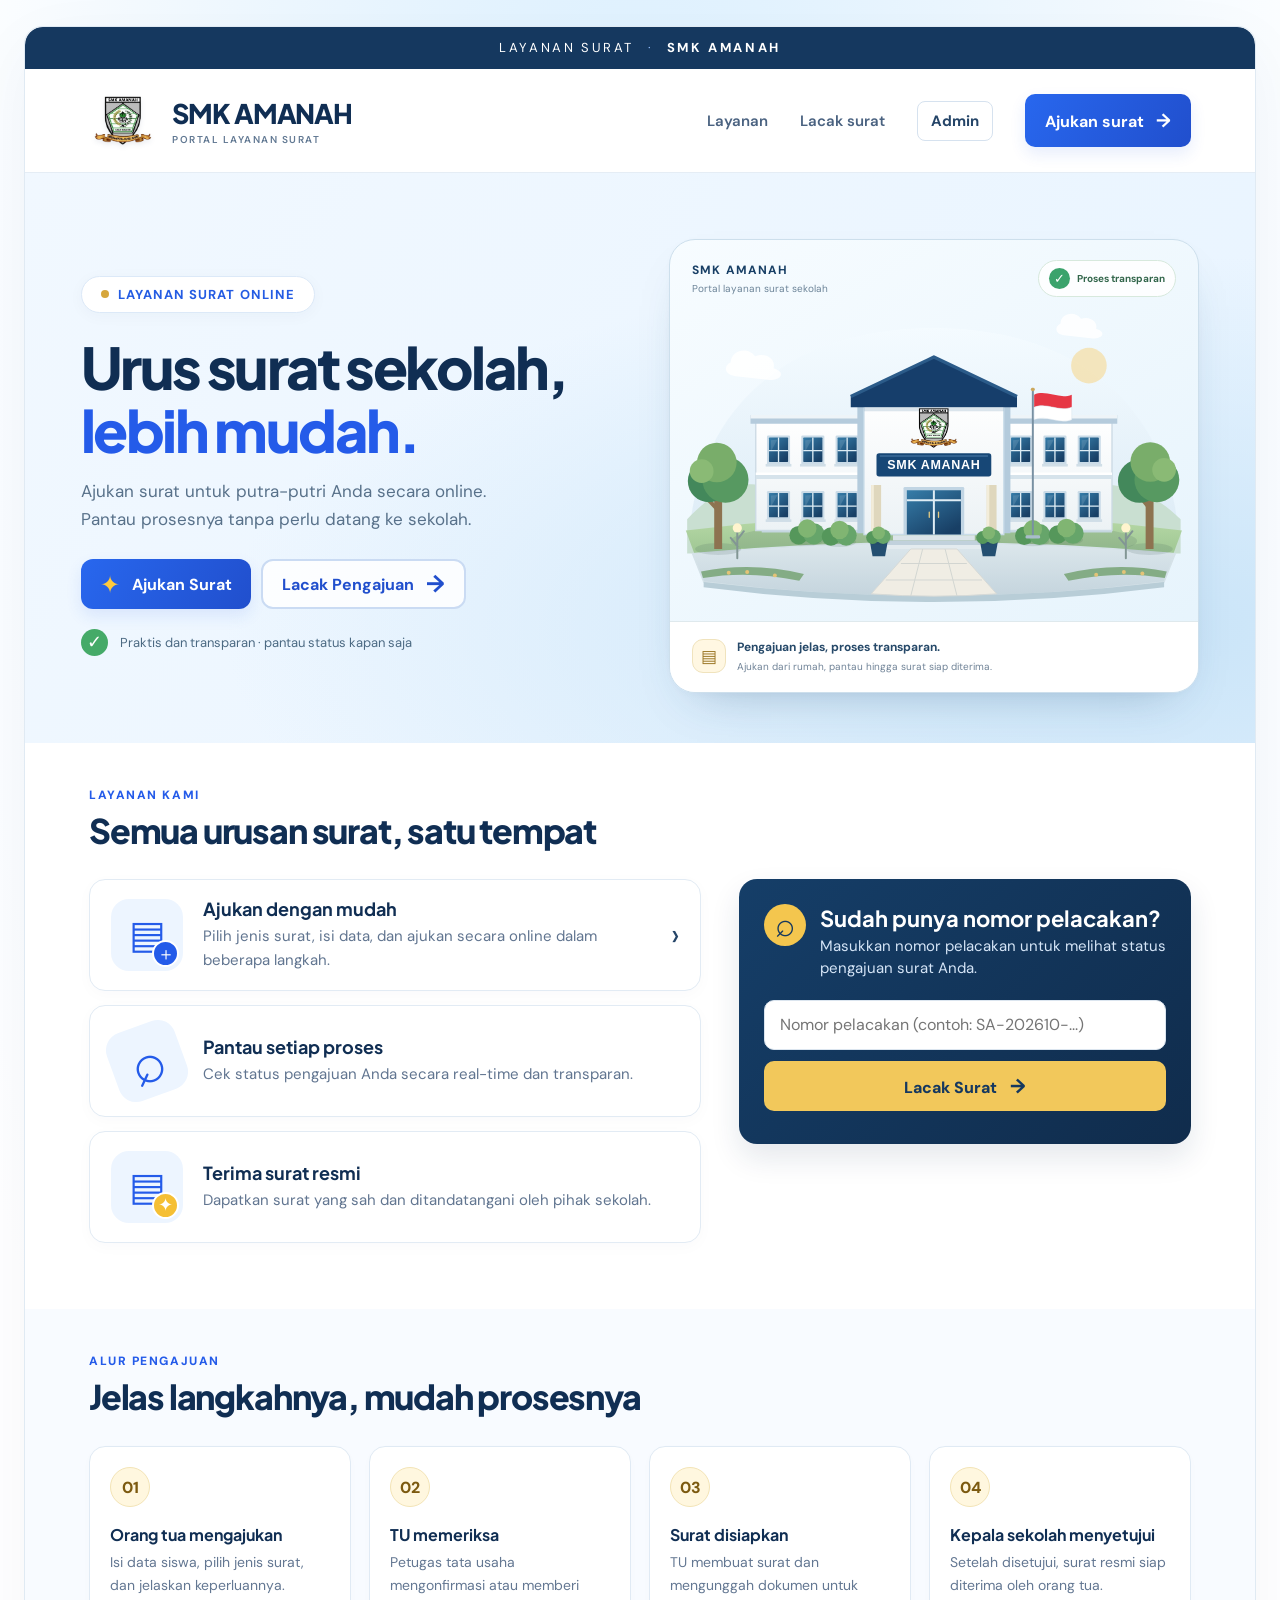
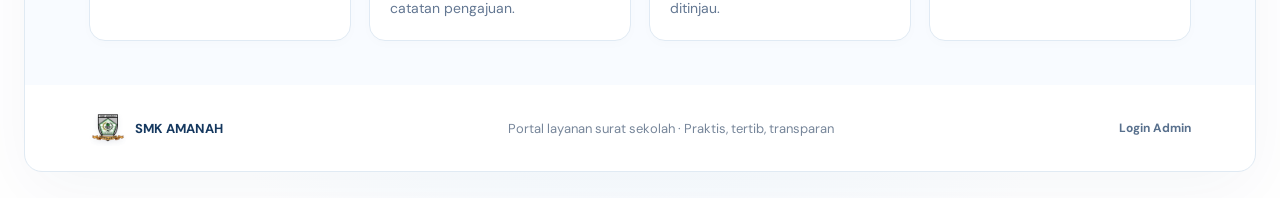
==== commit aebe94cd: "Update homepage tracking description" ====
--- a/wasmer-edge/app/index.html
+++ b/wasmer-edge/app/index.html
@@ -42,7 +42,7 @@
 
   <main>
       <section class="hero" id="beranda">
-        <div class="hero-copy"><span class="pill"><i></i> LAYANAN SURAT ONLINE</span><h1>Urus surat sekolah,<br><em>lebih mudah.</em></h1><p>Ajukan surat untuk putra-putri Anda secara online. Pantau prosesnya tanpa perlu bolak-balik ke sekolah.</p><div class="hero-actions"><button class="button primary" data-open="apply-dialog"><span class="sparkle">✦</span> Ajukan Surat</button><a class="button secondary" href="#lacak">Lacak Pengajuan <span>→</span></a></div><div class="trust"><span>✓</span> Praktis dan transparan · pantau status kapan saja</div></div>
+        <div class="hero-copy"><span class="pill"><i></i> LAYANAN SURAT ONLINE</span><h1>Urus surat sekolah,<br><em>lebih mudah.</em></h1><p>Ajukan surat untuk putra-putri Anda secara online. Pantau prosesnya tanpa perlu datang ke sekolah.</p><div class="hero-actions"><button class="button primary" data-open="apply-dialog"><span class="sparkle">✦</span> Ajukan Surat</button><a class="button secondary" href="#lacak">Lacak Pengajuan <span>→</span></a></div><div class="trust"><span>✓</span> Praktis dan transparan · pantau status kapan saja</div></div>
         <div class="hero-art" aria-label="Ilustrasi kampus SMK Amanah">
           <div class="campus-bar">
             <div class="campus-name"><strong>SMK AMANAH</strong><small>Portal layanan surat sekolah</small></div>
